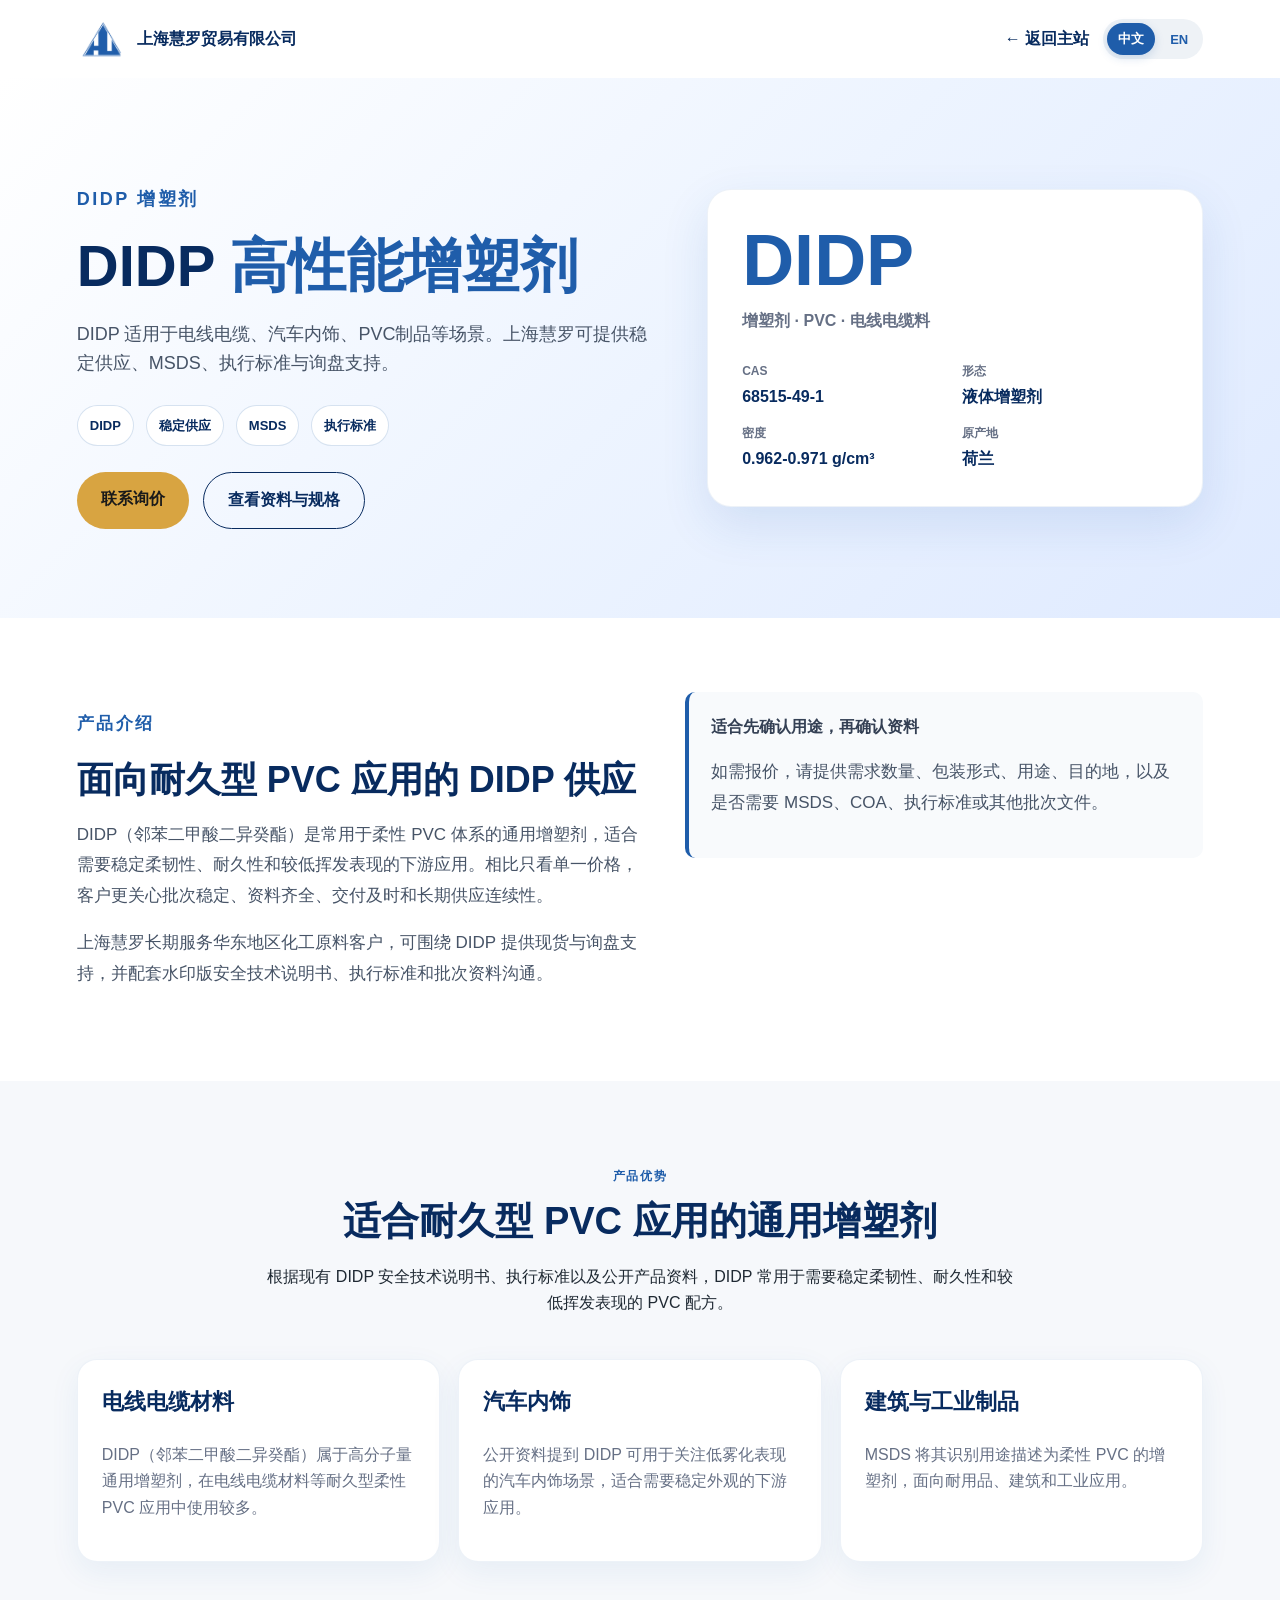
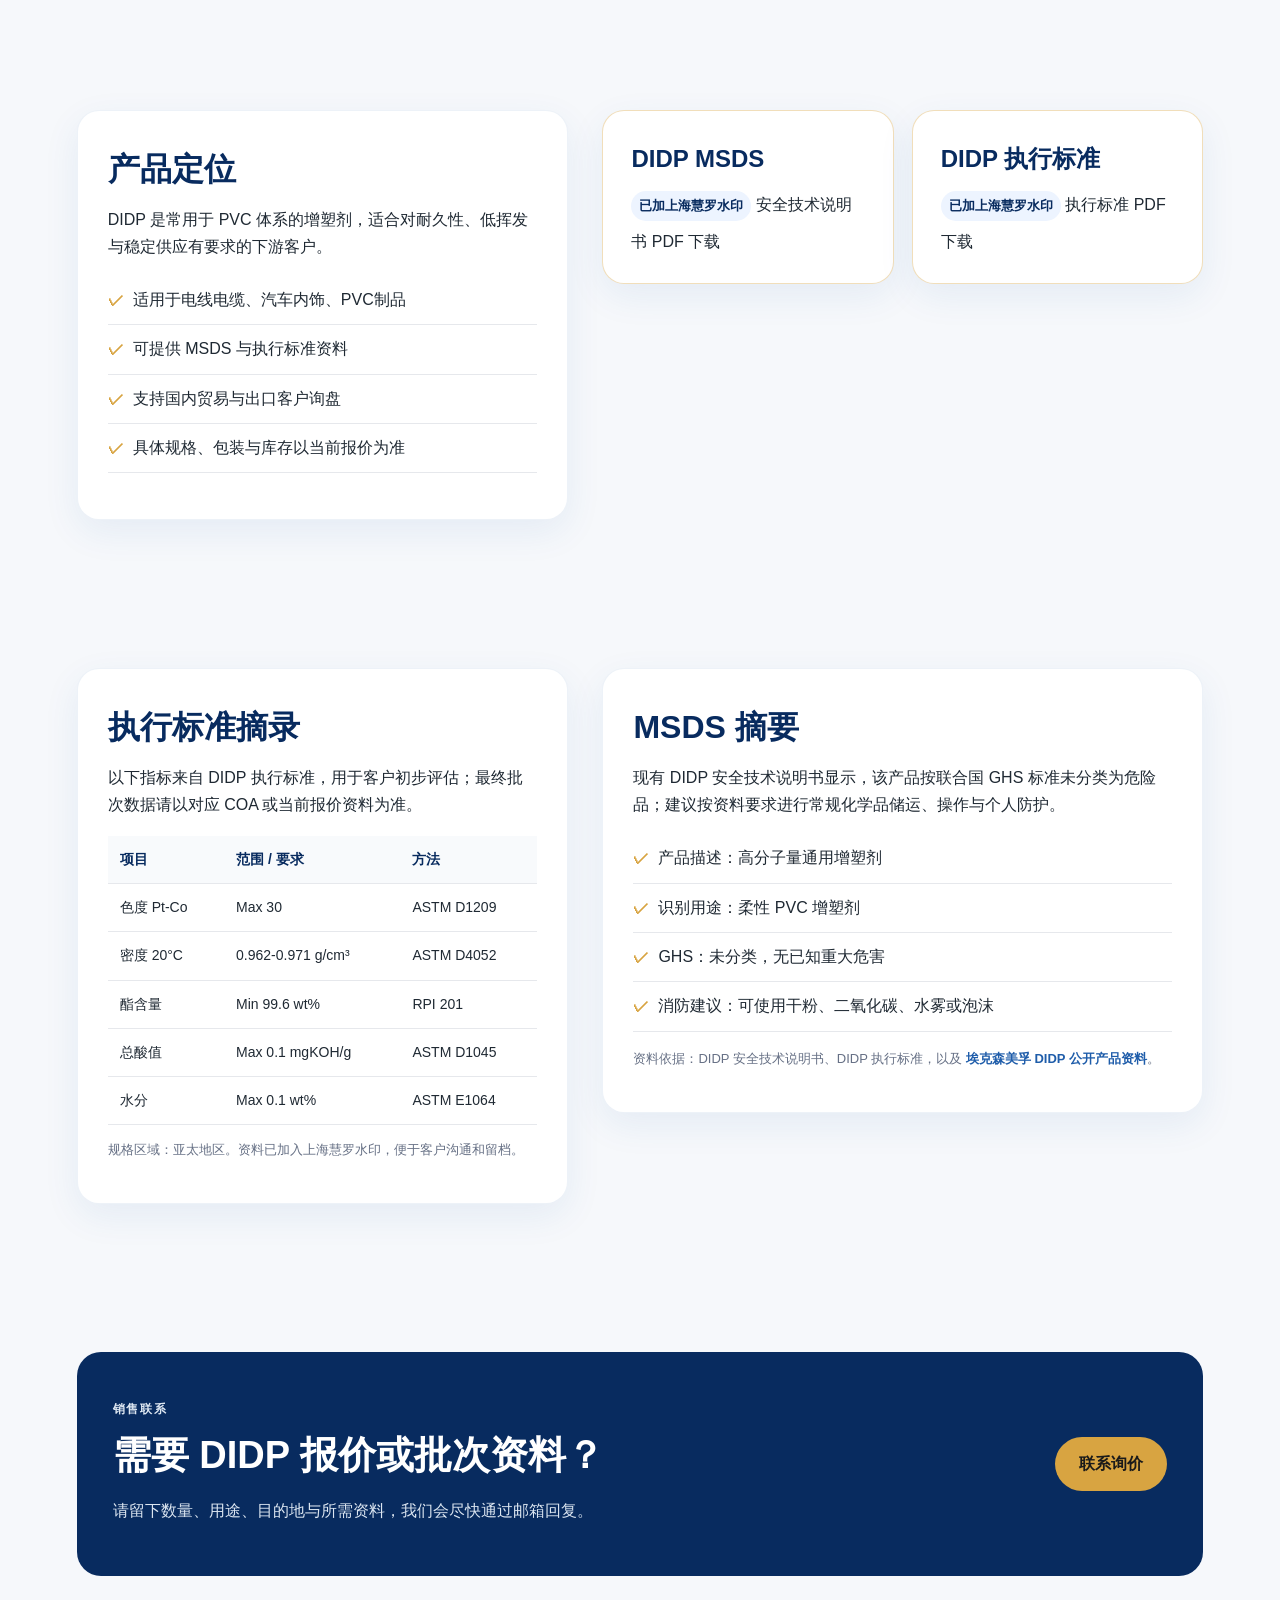
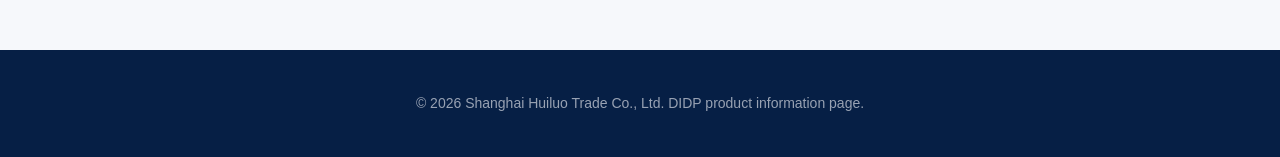
==== didp.html @ 4ed3a460 "Update Huiluo website content and mobile language switch" ====
<!DOCTYPE html>
<html lang="zh-CN">
<head>
  <meta charset="UTF-8" />
  <meta name="viewport" content="width=device-width, initial-scale=1.0" />
  <title>DIDP | 上海慧罗贸易有限公司</title>
  <meta name="description" content="上海慧罗 DIDP 产品介绍，适用于电线电缆、汽车内饰、PVC制品等应用，可下载 DIDP MSDS 与执行标准资料。" />
  <link rel="icon" href="assets/huiluo-logo.png" type="image/png" />
  <link rel="stylesheet" href="style.css" />
  <style>
    body{background:#f6f8fb}.didp-page{color:#1f2933}.didp-top{display:flex;align-items:center;justify-content:space-between;gap:22px;padding:18px 6vw;background:white;box-shadow:0 3px 18px rgba(0,0,0,.06)}.didp-brand{display:flex;align-items:center;gap:12px;font-weight:900;color:#082b5f}.didp-brand img{width:48px;height:42px;object-fit:contain}.didp-top-actions{display:flex;align-items:center;gap:14px}.didp-back{color:#082b5f;font-weight:800}.didp-hero{min-height:540px;display:grid;grid-template-columns:1.08fr .92fr;gap:48px;align-items:center;padding:72px 6vw;background:linear-gradient(135deg,#ffffff 0%,#edf4ff 52%,#dfeaff 100%)}.didp-hero h1{font-size:58px;color:#082b5f}.didp-hero h1 span{color:#1f5daa}.didp-hero p{font-size:18px;color:#475467;max-width:720px}.didp-badges{display:flex;gap:12px;flex-wrap:wrap;margin:26px 0}.didp-badges span{padding:9px 12px;border-radius:999px;background:white;border:1px solid rgba(31,93,170,.18);color:#082b5f;font-weight:800;font-size:13px}.didp-actions{display:flex;gap:14px;flex-wrap:wrap}.didp-visual{background:white;border:1px solid rgba(31,93,170,.08);border-radius:24px;padding:34px;box-shadow:0 18px 48px rgba(31,93,170,.12)}.didp-visual strong{display:block;font-size:72px;line-height:1;color:#1f5daa}.didp-visual span{display:block;margin-top:12px;color:#667085;font-weight:800}.didp-visual dl{display:grid;grid-template-columns:1fr 1fr;gap:14px;margin:28px 0 0}.didp-visual dt{font-size:12px;color:#667085;font-weight:800;text-transform:uppercase}.didp-visual dd{margin:2px 0 0;color:#082b5f;font-weight:900}.didp-section{padding:74px 6vw}.didp-grid{display:grid;grid-template-columns:.9fr 1.1fr;gap:34px;align-items:start}.didp-intro{display:grid;grid-template-columns:1.05fr .95fr;gap:36px;align-items:start;background:white}.didp-intro h2{font-size:36px;color:#082b5f}.didp-intro p{color:#475467;font-size:17px;line-height:1.8}.didp-intro-note{background:#f8fafc;border-left:4px solid #1f5daa;padding:22px;border-radius:10px;color:#344054}.didp-panel{background:white;border:1px solid rgba(31,93,170,.08);border-radius:22px;padding:30px;box-shadow:0 12px 36px rgba(31,93,170,.08)}.didp-panel h2{font-size:32px;color:#082b5f}.didp-list{padding:0;list-style:none}.didp-list li{padding:11px 0;border-bottom:1px solid #e6e8ec}.didp-list li:before{content:'✓';margin-right:9px;color:#d8a441;font-weight:900}.didp-docs{display:grid;grid-template-columns:repeat(2,minmax(0,1fr));gap:18px}.didp-doc{background:white;border:1px solid rgba(216,164,65,.36);border-radius:22px;padding:28px;box-shadow:0 12px 36px rgba(31,93,170,.08)}.didp-doc strong{display:block;font-size:24px;color:#082b5f}.didp-doc small{display:inline-flex;margin:12px 0 8px;padding:4px 8px;border-radius:999px;background:#edf4ff;color:#082b5f;font-weight:800}.didp-feature-grid{display:grid;grid-template-columns:repeat(3,1fr);gap:18px}.didp-feature{background:white;border:1px solid rgba(31,93,170,.08);border-radius:20px;padding:24px;box-shadow:0 10px 30px rgba(31,93,170,.07)}.didp-feature h3{color:#082b5f;font-size:22px}.didp-feature p{color:#667085}.didp-spec-table{width:100%;border-collapse:collapse;margin-top:18px;font-size:14px}.didp-spec-table th,.didp-spec-table td{padding:12px;border-bottom:1px solid #e6e8ec;text-align:left}.didp-spec-table th{color:#082b5f;background:#f8fafc}.didp-note{margin-top:14px;color:#667085;font-size:13px}.didp-source{color:#667085;font-size:13px}.didp-source a{color:#1f5daa;font-weight:800}.didp-quote{background:#082b5f;color:white;border-radius:24px;padding:36px;display:grid;grid-template-columns:1fr auto;gap:24px;align-items:center}.didp-quote h2{color:white}.didp-quote p{color:#dce6f1}@media(max-width:860px){.didp-top,.didp-top-actions{align-items:flex-start}.didp-top{flex-direction:column}.didp-hero,.didp-grid,.didp-intro,.didp-quote{grid-template-columns:1fr}.didp-hero h1{font-size:40px}.didp-docs,.didp-feature-grid{grid-template-columns:1fr}.didp-actions .btn,.didp-quote .btn{width:100%;text-align:center}.didp-visual dl{grid-template-columns:1fr}}
  </style>
</head>
<body class="didp-page">
  <header class="didp-top">
    <a class="didp-brand" href="index.html">
      <img src="assets/huiluo-logo.png" alt="上海慧罗 logo" />
      <span data-i18n="brand">上海慧罗贸易有限公司</span>
    </a>
    <div class="didp-top-actions">
      <a class="didp-back" href="index.html#products" data-i18n="back">← 返回主站</a>
      <div class="language-switch" aria-label="Language switcher">
        <button class="lang-btn active" type="button" data-lang="zh">中文</button>
        <button class="lang-btn" type="button" data-lang="en">EN</button>
      </div>
    </div>
  </header>

  <section class="didp-hero">
    <div>
      <p class="eyebrow dark" data-i18n="hero_eyebrow">DIDP 增塑剂</p>
      <h1 data-i18n="hero_title">DIDP <span>高性能增塑剂</span></h1>
      <p data-i18n="hero_text">DIDP 适用于电线电缆、汽车内饰、PVC制品等场景。上海慧罗可提供稳定供应、MSDS、执行标准与询盘支持。</p>
      <div class="didp-badges">
        <span>DIDP</span><span data-i18n="badge_supply">稳定供应</span><span>MSDS</span><span data-i18n="badge_spec">执行标准</span>
      </div>
      <div class="didp-actions">
        <a class="btn primary" href="index.html#contact" data-i18n="hero_quote_btn">联系询价</a>
        <a class="btn secondary" href="#didp-info" style="border-color:#082b5f;color:#082b5f" data-i18n="hero_docs_btn">查看资料与规格</a>
      </div>
    </div>
    <div class="didp-visual">
      <strong>DIDP</strong>
      <span data-i18n="visual_text">增塑剂 · PVC · 电线电缆料</span>
      <dl>
        <div><dt>CAS</dt><dd>68515-49-1</dd></div>
        <div><dt data-i18n="visual_form">形态</dt><dd data-i18n="visual_form_value">液体增塑剂</dd></div>
        <div><dt data-i18n="visual_density">密度</dt><dd>0.962-0.971 g/cm³</dd></div>
        <div><dt data-i18n="visual_region">原产地</dt><dd data-i18n="visual_region_value">荷兰</dd></div>
      </dl>
    </div>
  </section>

  <section class="didp-section didp-intro">
    <div>
      <p class="eyebrow dark" data-i18n="intro_eyebrow">产品介绍</p>
      <h2 data-i18n="intro_title">面向耐久型 PVC 应用的 DIDP 供应</h2>
      <p data-i18n="intro_text_1">DIDP（邻苯二甲酸二异癸酯）是常用于柔性 PVC 体系的通用增塑剂，适合需要稳定柔韧性、耐久性和较低挥发表现的下游应用。相比只看单一价格，客户更关心批次稳定、资料齐全、交付及时和长期供应连续性。</p>
      <p data-i18n="intro_text_2">上海慧罗长期服务华东地区化工原料客户，可围绕 DIDP 提供现货与询盘支持，并配套水印版安全技术说明书、执行标准和批次资料沟通。</p>
    </div>
    <div class="didp-intro-note">
      <strong data-i18n="intro_note_title">适合先确认用途，再确认资料</strong>
      <p data-i18n="intro_note_text">如需报价，请提供需求数量、包装形式、用途、目的地，以及是否需要 MSDS、COA、执行标准或其他批次文件。</p>
    </div>
  </section>

  <section class="didp-section">
    <div class="section-title">
      <p class="eyebrow dark" data-i18n="features_eyebrow">产品优势</p>
      <h2 data-i18n="features_title">适合耐久型 PVC 应用的通用增塑剂</h2>
      <p data-i18n="features_text">根据现有 DIDP MSDS、执行标准以及公开产品资料，DIDP 常用于需要稳定柔韧性、耐久性和较低挥发表现的 PVC 配方。</p>
    </div>
    <div class="didp-feature-grid">
      <article class="didp-feature">
        <h3 data-i18n="feature_1_title">电线电缆材料</h3>
        <p data-i18n="feature_1_text">DIDP（邻苯二甲酸二异癸酯）属于高分子量通用增塑剂，在电线电缆材料等耐久型柔性 PVC 应用中使用较多。</p>
      </article>
      <article class="didp-feature">
        <h3 data-i18n="feature_2_title">汽车内饰</h3>
        <p data-i18n="feature_2_text">公开资料提到 DIDP 可用于关注低雾化表现的汽车内饰场景，适合需要稳定外观的下游应用。</p>
      </article>
      <article class="didp-feature">
        <h3 data-i18n="feature_3_title">建筑与工业制品</h3>
        <p data-i18n="feature_3_text">MSDS 将其识别用途描述为柔性 PVC 的增塑剂，面向耐用品、建筑和工业应用。</p>
      </article>
    </div>
  </section>

  <section class="didp-section didp-grid" id="didp-info">
    <div class="didp-panel">
      <h2 data-i18n="position_title">产品定位</h2>
      <p data-i18n="position_text">DIDP 是常用于 PVC 体系的增塑剂，适合对耐久性、低挥发与稳定供应有要求的下游客户。</p>
      <ul class="didp-list">
        <li data-i18n="point_1">适用于电线电缆、汽车内饰、PVC制品</li>
        <li data-i18n="point_2">可提供 MSDS 与执行标准资料</li>
        <li data-i18n="point_3">支持国内贸易与出口客户询盘</li>
        <li data-i18n="point_4">具体规格、包装与库存以当前报价为准</li>
      </ul>
    </div>
    <div class="didp-docs">
      <a class="didp-doc" href="DIDP-MSDS-Huiluo.pdf" download>
        <strong>DIDP MSDS</strong>
        <small data-i18n="watermark">已加上海慧罗水印</small>
        <span data-i18n="msds_text">安全技术说明书 PDF 下载</span>
      </a>
      <a class="didp-doc" href="DIDP-sales-spec-Huiluo.pdf" download>
        <strong data-i18n="spec_title">DIDP 执行标准</strong>
        <small data-i18n="watermark">已加上海慧罗水印</small>
        <span data-i18n="spec_text">执行标准 PDF 下载</span>
      </a>
    </div>
  </section>

  <section class="didp-section didp-grid">
    <div class="didp-panel">
      <h2 data-i18n="specs_title">执行标准摘录</h2>
      <p data-i18n="specs_text">以下指标来自 DIDP 执行标准，用于客户初步评估；最终批次数据请以对应 COA 或当前报价资料为准。</p>
      <table class="didp-spec-table">
        <thead><tr><th data-i18n="spec_col_item">项目</th><th data-i18n="spec_col_range">范围 / 要求</th><th data-i18n="spec_col_method">方法</th></tr></thead>
        <tbody>
          <tr><td data-i18n="spec_color">色度 Pt-Co</td><td>Max 30</td><td>ASTM D1209</td></tr>
          <tr><td data-i18n="spec_density">密度 20°C</td><td>0.962-0.971 g/cm³</td><td>ASTM D4052</td></tr>
          <tr><td data-i18n="spec_ester">酯含量</td><td>Min 99.6 wt%</td><td>RPI 201</td></tr>
          <tr><td data-i18n="spec_acid">总酸值</td><td>Max 0.1 mgKOH/g</td><td>ASTM D1045</td></tr>
          <tr><td data-i18n="spec_water">水分</td><td>Max 0.1 wt%</td><td>ASTM E1064</td></tr>
        </tbody>
      </table>
      <p class="didp-note" data-i18n="spec_note">规格区域：亚太地区。资料已加入上海慧罗水印，便于客户沟通和留档。</p>
    </div>
    <div class="didp-panel">
      <h2 data-i18n="safety_title">MSDS 摘要</h2>
      <p data-i18n="safety_text">现有 DIDP MSDS 显示，该产品按 UN GHS 标准未分类为危险品；建议按资料要求进行常规化学品储运、操作与个人防护。</p>
      <ul class="didp-list">
        <li data-i18n="safety_1">产品描述：高分子量通用增塑剂</li>
        <li data-i18n="safety_2">识别用途：柔性 PVC 增塑剂</li>
        <li data-i18n="safety_3">GHS：未分类，无已知重大危害</li>
        <li data-i18n="safety_4">消防建议：可使用干粉、二氧化碳、水雾或泡沫</li>
      </ul>
      <p class="didp-source" data-i18n="source_text">资料依据：DIDP 安全技术说明书、DIDP 执行标准，以及 <a href="https://www.exxonmobilchemical.com/en/products/plasticizers/didp-plasticizers" target="_blank" rel="noopener">埃克森美孚 DIDP 公开产品资料</a>。</p>
    </div>
  </section>

  <section class="didp-section">
    <div class="didp-quote">
      <div>
        <p class="eyebrow" data-i18n="quote_eyebrow">销售联系</p>
        <h2 data-i18n="quote_title">需要 DIDP 报价或批次资料？</h2>
        <p data-i18n="quote_text">请留下数量、用途、目的地与所需资料，我们会尽快通过邮箱回复。</p>
      </div>
      <a class="btn primary" href="index.html#contact" data-i18n="quote_btn">联系询价</a>
    </div>
  </section>

  <footer><p>© 2026 Shanghai Huiluo Trade Co., Ltd. DIDP product information page.</p></footer>

  <script>
    const translations = {
      zh: {
        brand:'上海慧罗贸易有限公司', back:'← 返回主站', hero_eyebrow:'DIDP 增塑剂', hero_title:'DIDP <span>高性能增塑剂</span>', hero_text:'DIDP 适用于电线电缆、汽车内饰、PVC制品等场景。上海慧罗可提供稳定供应、MSDS、执行标准与询盘支持。', badge_supply:'稳定供应', badge_spec:'执行标准', hero_quote_btn:'联系询价', hero_docs_btn:'查看资料与规格', download_msds:'下载 DIDP 安全技术说明书', download_spec:'下载执行标准', visual_text:'增塑剂 · PVC · 电线电缆料', visual_form:'形态', visual_form_value:'液体增塑剂', visual_density:'密度', visual_region:'原产地', visual_region_value:'荷兰', intro_eyebrow:'产品介绍', intro_title:'面向耐久型 PVC 应用的 DIDP 供应', intro_text_1:'DIDP（邻苯二甲酸二异癸酯）是常用于柔性 PVC 体系的通用增塑剂，适合需要稳定柔韧性、耐久性和较低挥发表现的下游应用。相比只看单一价格，客户更关心批次稳定、资料齐全、交付及时和长期供应连续性。', intro_text_2:'上海慧罗长期服务华东地区化工原料客户，可围绕 DIDP 提供现货与询盘支持，并配套水印版安全技术说明书、执行标准和批次资料沟通。', intro_note_title:'适合先确认用途，再确认资料', intro_note_text:'如需报价，请提供需求数量、包装形式、用途、目的地，以及是否需要 MSDS、COA、执行标准或其他批次文件。', position_title:'产品定位', position_text:'DIDP 是常用于 PVC 体系的增塑剂，适合对耐久性、低挥发与稳定供应有要求的下游客户。', point_1:'适用于电线电缆、汽车内饰、PVC制品', point_2:'可提供 MSDS 与执行标准资料', point_3:'支持国内贸易与出口客户询盘', point_4:'具体规格、包装与库存以当前报价为准', watermark:'已加上海慧罗水印', msds_text:'安全技术说明书 PDF 下载', spec_title:'DIDP 执行标准', spec_text:'执行标准 PDF 下载', features_eyebrow:'产品优势', features_title:'适合耐久型 PVC 应用的通用增塑剂', features_text:'根据现有 DIDP 安全技术说明书、执行标准以及公开产品资料，DIDP 常用于需要稳定柔韧性、耐久性和较低挥发表现的 PVC 配方。', feature_1_title:'电线电缆材料', feature_1_text:'DIDP（邻苯二甲酸二异癸酯）属于高分子量通用增塑剂，在电线电缆材料等耐久型柔性 PVC 应用中使用较多。', feature_2_title:'汽车内饰', feature_2_text:'公开资料提到 DIDP 可用于关注低雾化表现的汽车内饰场景，适合需要稳定外观的下游应用。', feature_3_title:'建筑与工业制品', feature_3_text:'MSDS 将其识别用途描述为柔性 PVC 的增塑剂，面向耐用品、建筑和工业应用。', specs_title:'执行标准摘录', specs_text:'以下指标来自 DIDP 执行标准，用于客户初步评估；最终批次数据请以对应 COA 或当前报价资料为准。', spec_col_item:'项目', spec_col_range:'范围 / 要求', spec_col_method:'方法', spec_color:'色度 Pt-Co', spec_density:'密度 20°C', spec_ester:'酯含量', spec_acid:'总酸值', spec_water:'水分', spec_note:'规格区域：亚太地区。资料已加入上海慧罗水印，便于客户沟通和留档。', safety_title:'MSDS 摘要', safety_text:'现有 DIDP 安全技术说明书显示，该产品按联合国 GHS 标准未分类为危险品；建议按资料要求进行常规化学品储运、操作与个人防护。', safety_1:'产品描述：高分子量通用增塑剂', safety_2:'识别用途：柔性 PVC 增塑剂', safety_3:'GHS：未分类，无已知重大危害', safety_4:'消防建议：可使用干粉、二氧化碳、水雾或泡沫', source_text:'资料依据：DIDP 安全技术说明书、DIDP 执行标准，以及 <a href="https://www.exxonmobilchemical.com/en/products/plasticizers/didp-plasticizers" target="_blank" rel="noopener">埃克森美孚 DIDP 公开产品资料</a>。', quote_eyebrow:'销售联系', quote_title:'需要 DIDP 报价或批次资料？', quote_text:'请留下数量、用途、目的地与所需资料，我们会尽快通过邮箱回复。', quote_btn:'联系询价'
      },
      en: {
        brand:'Shanghai Huiluo Trade Co., Ltd.', back:'← Back to Main Site', hero_eyebrow:'DIDP Plasticizer', hero_title:'DIDP <span>High-Performance Plasticizer</span>', hero_text:'DIDP is used for cable compounds, automotive interiors, PVC products and related applications. Shanghai Huiluo provides stable supply, MSDS, sales specification and inquiry support.', badge_supply:'Stable Supply', badge_spec:'Sales Specification', hero_quote_btn:'Contact Sales', hero_docs_btn:'View Documents & Specs', download_msds:'Download DIDP MSDS', download_spec:'Download Sales Specification', visual_text:'Plasticizer / PVC / Cable Compounds', visual_form:'Form', visual_form_value:'Liquid plasticizer', visual_density:'Density', visual_region:'Origin', visual_region_value:'Netherlands', intro_eyebrow:'Product Overview', intro_title:'DIDP supply for durable PVC applications', intro_text_1:'DIDP (diisodecyl phthalate) is a general-purpose plasticizer used in flexible PVC systems where stable flexibility, durability and lower volatility performance are important. Beyond price, downstream customers usually care about batch stability, complete documents, timely delivery and continuous long-term supply.', intro_text_2:'Shanghai Huiluo serves chemical raw material customers in East China and can support DIDP spot supply and inquiries, with watermarked MSDS, sales specification and batch document communication available when needed.', intro_note_title:'Confirm application first, then documents', intro_note_text:'For quotation, please provide quantity, packaging preference, application, destination, and whether MSDS, COA, sales specification or other batch documents are required.', position_title:'Product Positioning', position_text:'DIDP is a plasticizer used in PVC systems for downstream customers who need durability, lower volatility and stable supply.', point_1:'For cable compounds, automotive interiors and PVC products', point_2:'MSDS and sales specification documents available', point_3:'Domestic trade and export inquiry support', point_4:'Final specifications, packaging and inventory are subject to quotation', watermark:'Shanghai Huiluo watermarked', msds_text:'Safety Data Sheet PDF Download', spec_title:'DIDP Sales Specification', spec_text:'Sales Specification PDF Download', features_eyebrow:'Why DIDP', features_title:'General-purpose plasticizer for durable PVC applications', features_text:'Based on the available DIDP MSDS, sales specification and public product information, DIDP is commonly positioned for PVC formulations that need stable flexibility, durability and lower volatility performance.', feature_1_title:'Wire & Cable Compounds', feature_1_text:'DIDP (diisodecyl phthalate) is a high-molecular-weight general-purpose plasticizer used in durable flexible PVC applications such as wire and cable compounds.', feature_2_title:'Automotive Interior', feature_2_text:'Public product information references DIDP for applications requiring low fogging performance, including automotive interior materials.', feature_3_title:'Construction & Industrial Goods', feature_3_text:'The MSDS identifies DIDP as a plasticizer for flexible PVC used in durable goods, construction and industrial applications.', specs_title:'Sales Specification Highlights', specs_text:'The following values are taken from the DIDP Sales Specification for preliminary review. Final batch data should follow the relevant COA or current quotation documents.', spec_col_item:'Item', spec_col_range:'Range / Requirement', spec_col_method:'Method', spec_color:'Color, Pt-Co', spec_density:'Density, 20°C', spec_ester:'Ester Content', spec_acid:'Total Acid Number', spec_water:'Water Content', spec_note:'Specification region: Asia Pacific. Documents include a Shanghai Huiluo watermark for customer communication and record keeping.', safety_title:'MSDS Summary', safety_text:'The available DIDP MSDS states that the product is not classified as hazardous under UN GHS criteria. Standard chemical handling, storage and PPE practices should follow the document.', safety_1:'Product description: high molecular weight general purpose plasticizer', safety_2:'Identified use: plasticizer for flexible PVC', safety_3:'GHS: not classified, no known significant hazards', safety_4:'Fire-fighting media: dry chemical, CO2, water spray or foam', source_text:'Sources: DIDP MSDS, DIDP Sales Specification, and <a href="https://www.exxonmobilchemical.com/en/products/plasticizers/didp-plasticizers" target="_blank" rel="noopener">ExxonMobil DIDP product information</a>.', quote_eyebrow:'Contact Sales', quote_title:'Need DIDP quotation or batch documents?', quote_text:'Please leave quantity, application, destination and required documents. We will reply by email as soon as possible.', quote_btn:'Contact Sales'
      }
    };

    function setLanguage(lang) {
      const dict = translations[lang] || translations.zh;
      document.documentElement.lang = lang === 'zh' ? 'zh-CN' : 'en';
      document.querySelectorAll('[data-i18n]').forEach(el => {
        const key = el.getAttribute('data-i18n');
        if (dict[key]) el.innerHTML = dict[key];
      });
      document.querySelectorAll('.lang-btn').forEach(btn => btn.classList.toggle('active', btn.dataset.lang === lang));
      localStorage.setItem('shhl_language', lang);
    }
    document.querySelectorAll('.lang-btn').forEach(btn => btn.addEventListener('click', () => setLanguage(btn.dataset.lang)));
    setLanguage(localStorage.getItem('shhl_language') || 'zh');
  </script>
</body>
</html>
---- style.css ----
:root{--blue:#1f5daa;--deep:#082b5f;--gold:#d8a441;--gray:#f4f6f8;--text:#1f2933;--muted:#667085}*{box-sizing:border-box}body{margin:0;font-family:-apple-system,BlinkMacSystemFont,"Segoe UI","Noto Sans SC",Arial,sans-serif;color:var(--text);line-height:1.65;background:white}a{text-decoration:none;color:inherit}.navbar{height:78px;display:flex;align-items:center;justify-content:space-between;padding:0 6vw;background:white;position:sticky;top:0;z-index:10;box-shadow:0 3px 18px rgba(0,0,0,.06)}.brand{display:flex;align-items:center;gap:14px}.brand strong{display:block;font-size:18px}.brand span{display:block;font-size:12px;color:var(--muted)}.logo-mark{width:54px;height:46px;display:grid;place-items:center;flex:0 0 auto}.logo-mark img{display:block;width:100%;height:100%;object-fit:contain}nav{display:flex;gap:28px;align-items:center;font-size:15px}.nav-cta{padding:10px 18px;background:var(--blue);color:white;border-radius:999px}.hero{min-height:680px;position:relative;background:linear-gradient(120deg,rgba(8,43,95,.92),rgba(31,93,170,.76)),url('https://images.unsplash.com/photo-1538428494232-9c0d8a3ab403?auto=format&fit=crop&w=1800&q=80') center/cover;display:flex;align-items:center;padding:80px 6vw;color:white}.hero-content{max-width:900px;position:relative;z-index:1}.eyebrow{text-transform:uppercase;letter-spacing:.14em;font-size:12px;color:var(--gold);font-weight:700}.eyebrow.dark{color:var(--blue)}h1{font-size:58px;line-height:1.15;margin:15px 0 20px}h1 span{color:#f1c46a}h2{font-size:38px;line-height:1.25;margin:8px 0 18px}h3{margin-top:0}.hero-text{font-size:19px;max-width:760px;color:#e8eef5}.hero-actions{display:flex;gap:16px;margin-top:34px}.btn{padding:14px 24px;border-radius:999px;font-weight:700}.primary{background:var(--gold);color:#1a1a1a}.secondary{border:1px solid rgba(255,255,255,.45);color:white}.trust-row{display:flex;gap:14px;flex-wrap:wrap;margin-top:38px}.trust-row span{background:rgba(255,255,255,.12);border:1px solid rgba(255,255,255,.18);padding:10px 14px;border-radius:12px}.section{padding:90px 6vw}.intro{display:grid;grid-template-columns:1.2fr .8fr;gap:60px;align-items:center}.stats-grid{display:grid;grid-template-columns:repeat(3,1fr);gap:14px}.stats-grid div{background:var(--gray);border-radius:20px;padding:26px;text-align:center}.stats-grid strong{display:block;font-size:36px;color:var(--blue)}.stats-grid span{font-size:13px;color:var(--muted)}.gray{background:var(--gray)}.section-title{text-align:center;max-width:760px;margin:0 auto 42px}.product-grid,.article-grid{display:grid;grid-template-columns:repeat(3,1fr);gap:22px}.product-grid article,.article-grid article{background:white;border-radius:22px;padding:28px;box-shadow:0 12px 36px rgba(31,93,170,.08);transition:.25s}.product-grid article:hover{transform:translateY(-5px)}.product-grid h3{font-size:26px;color:var(--blue)}.product-grid p,.article-grid p{color:var(--muted)}.product-grid a{color:var(--gold);font-weight:700}.split{display:grid;grid-template-columns:1fr 1fr;gap:60px;align-items:center}.check-list{padding:0;list-style:none}.check-list li{padding:12px 0;border-bottom:1px solid #e5e7eb}.check-list li:before{content:'✓';color:var(--gold);font-weight:900;margin-right:10px}.application-card{background:var(--blue);color:white;border-radius:28px;padding:44px;min-height:280px;display:flex;flex-direction:column;justify-content:center}.application-card p{color:#dce6f1}.doc-layout{display:grid;grid-template-columns:.8fr 1.2fr;gap:40px;align-items:center}.doc-layout img{width:100%;max-height:520px;object-fit:contain;background:white;border-radius:20px;padding:14px;box-shadow:0 12px 36px rgba(0,0,0,.08)}.doc-cards{display:grid;grid-template-columns:repeat(3,1fr);gap:18px}.doc-cards div{background:white;border-radius:22px;padding:30px;text-align:center}.doc-cards strong{display:block;font-size:30px;color:var(--blue)}.doc-cards span{color:var(--muted)}.knowledge{background:white}.contact{background:var(--deep);color:white;display:grid;grid-template-columns:1fr 1fr;gap:60px}.contact p{color:#dce6f1}.contact-info{margin-top:30px}.quote-form{background:white;border-radius:28px;padding:30px;display:grid;gap:14px}.quote-form input,.quote-form textarea{width:100%;padding:14px 16px;border:1px solid #d0d5dd;border-radius:12px;font:inherit}.quote-form textarea{min-height:120px}.quote-form button{border:0;background:var(--gold);padding:15px;border-radius:12px;font-weight:800;cursor:pointer}footer{background:#061f45;color:#98a2b3;text-align:center;padding:28px 6vw;font-size:14px}@media(max-width:860px){.navbar{height:auto;padding:16px 5vw;align-items:flex-start}.brand strong{font-size:15px}.logo-mark{width:50px;height:42px}nav{display:none}.hero{min-height:620px;padding:70px 5vw}h1{font-size:38px}h2{font-size:30px}.intro,.split,.doc-layout,.contact{grid-template-columns:1fr}.product-grid,.article-grid,.stats-grid,.doc-cards{grid-template-columns:1fr}.hero-actions{flex-direction:column}.btn{text-align:center}}
.language-switch{display:flex;align-items:center;gap:4px;background:#eef2f6;border-radius:999px;padding:4px}.lang-btn{border:0;background:transparent;color:var(--blue);padding:7px 11px;border-radius:999px;font-weight:800;cursor:pointer;font-size:13px}.lang-btn.active{background:var(--blue);color:white;box-shadow:0 3px 10px rgba(31,93,170,.18)}
@media(max-width:860px){.language-switch{display:none}}

.doc-cards{grid-template-columns:repeat(auto-fit,minmax(190px,1fr))}


/* Unified document and license section overrides */
.doc-layout{grid-template-columns:minmax(280px,.85fr) minmax(0,1.15fr);align-items:stretch}
.license-panel{background:white;border:1px solid rgba(31,93,170,.08);border-radius:22px;padding:14px;box-shadow:0 12px 36px rgba(31,93,170,.08);height:100%}
.license-panel img{box-shadow:none;padding:0;border-radius:14px;max-height:420px}
.license-caption{padding:16px 8px 4px}
.license-caption strong{display:block;color:var(--blue);font-size:22px;line-height:1.25}
.license-caption span{display:block;color:var(--muted);font-size:14px;line-height:1.7;margin-top:6px}
.doc-cards{grid-template-columns:repeat(auto-fit,minmax(190px,1fr));align-items:stretch}
.doc-card,.doc-cards div{background:white;border:1px solid rgba(216,164,65,.36);border-radius:22px;padding:28px 22px;text-align:center;display:flex;min-height:168px;flex-direction:column;justify-content:center;box-shadow:0 12px 36px rgba(31,93,170,.08);transition:.25s}
.doc-card strong,.doc-cards div strong{display:block;font-size:26px;color:var(--blue);line-height:1.2}
.doc-card span,.doc-cards div span{color:var(--muted);margin-top:10px;font-size:14px;line-height:1.55}
.doc-card.primary-doc:hover{transform:translateY(-4px);border-color:var(--gold);box-shadow:0 16px 40px rgba(31,93,170,.14)}
@media(max-width:860px){.license-panel img{max-height:360px}.doc-card,.doc-cards div{min-height:132px}.doc-card strong,.doc-cards div strong{font-size:24px}}


/* GL-300 product highlight */
.gl300-product-card{position:relative;overflow:hidden;border:1px solid rgba(216,164,65,.45);background:linear-gradient(180deg,#fff 0%,#fffaf0 100%)}
.gl300-product-card:before{content:"";position:absolute;inset:0 0 auto 0;height:5px;background:linear-gradient(90deg,#8a1538,#d8a441,#6c7d18)}
.gl300-chip{display:inline-flex;align-items:center;width:max-content;padding:6px 10px;margin-bottom:14px;border-radius:999px;background:#8a1538;color:#fff;font-size:12px;font-weight:800;letter-spacing:.03em}
.product-grid .gl300-product-card h3{color:#8a1538}
.product-grid .gl300-product-card .gl300-link{display:block;color:#8a1538;margin-bottom:8px;font-weight:800}
.product-grid .gl300-product-card .gl300-link:hover{color:#d8a441}


/* Main hero product line */
.hero-product-line{display:inline-flex;align-items:center;gap:18px;white-space:nowrap;font-size:clamp(42px,4.8vw,70px);line-height:1.05;color:#f1c46a;letter-spacing:0;font-weight:900}
.hero-product-line em{font-style:normal;color:#d8a441;opacity:.9;font-weight:700}
@media(max-width:980px){.hero-product-line{gap:12px;font-size:clamp(34px,7vw,50px)}}
@media(max-width:640px){.hero-product-line{display:flex;flex-wrap:wrap;white-space:normal;gap:8px 12px;font-size:34px}.hero-product-line em{opacity:.65}}


.hero-more-products{display:inline-flex;width:max-content;margin-top:14px;padding:8px 12px;border:1px solid rgba(255,255,255,.28);border-radius:999px;color:#e8eef5;background:rgba(255,255,255,.08);font-size:14px;font-weight:800;letter-spacing:0;transition:.2s}
.hero-more-products:hover{border-color:rgba(241,196,106,.75);color:#f1c46a;background:rgba(216,164,65,.12)}
h1 .hero-more-products{vertical-align:middle}
@media(max-width:640px){.hero-more-products{margin-top:10px;font-size:13px}}


/* Brighter hero more-products CTA override */
.hero-more-products{margin-top:18px;padding:12px 18px;border:0;border-radius:999px;background:#f1c46a;color:#082b5f;box-shadow:0 12px 26px rgba(216,164,65,.28);font-size:15px;font-weight:900}
.hero-more-products:hover{background:#ffd77b;color:#082b5f;transform:translateY(-2px);box-shadow:0 16px 34px rgba(216,164,65,.34)}
@media(max-width:640px){.hero-more-products{padding:11px 16px;font-size:14px}}

.profile-list{padding:0;margin:24px 0 0;list-style:none}.profile-list li{padding:12px 0;border-bottom:1px solid #e5e7eb;color:var(--muted)}.profile-list li:before{content:'✓';color:var(--gold);font-weight:900;margin-right:10px}.profile-side{display:grid;gap:18px}.profile-image-card{display:block;background:white;border:1px solid rgba(31,93,170,.08);border-radius:22px;padding:14px;box-shadow:0 12px 36px rgba(31,93,170,.08);transition:.25s}.profile-image-card:hover{transform:translateY(-4px);box-shadow:0 16px 42px rgba(31,93,170,.13)}.profile-image-card img{width:100%;max-height:460px;object-fit:contain;display:block;background:#fff;border-radius:14px}.profile-image-card span{display:block;padding:12px 4px 2px;color:var(--blue);font-weight:800;text-align:center;font-size:14px}
.profile-image-note{margin:0;color:var(--muted);font-size:13px;line-height:1.55;text-align:center}.main-product-grid{margin-bottom:34px}.product-badge{display:inline-flex;width:max-content;margin-bottom:12px;padding:5px 9px;border-radius:999px;background:rgba(31,93,170,.08);color:var(--blue);font-size:12px;font-weight:800}.secondary-products{margin-top:32px;padding-top:32px;border-top:1px solid #dbe1e8}.secondary-products-title{max-width:760px;margin:0 auto 24px;text-align:center}.secondary-products-title h3{font-size:30px;color:var(--blue);margin-bottom:8px}.secondary-products-title p{color:var(--muted)}.secondary-product-grid article{box-shadow:0 8px 24px rgba(31,93,170,.06);opacity:.92}.secondary-product-grid h3{font-size:23px}.doc-card small{display:inline-flex;align-self:center;margin-top:10px;padding:4px 8px;border-radius:999px;background:#edf4ff;color:var(--blue);font-size:12px;font-weight:800}.form-note{margin:0;color:#667085!important;font-size:13px;text-align:center}

@media(max-width:860px){.profile-image-card img{max-height:380px}.secondary-products{margin-top:22px;padding-top:24px}.secondary-products-title h3{font-size:26px}.form-note{text-align:left}}

/* Restrained brand color refinements */
.stats-grid strong,
.section-title h2,
.product-grid h3,
.secondary-products-title h3,
.license-caption strong,
.doc-card strong,
.doc-cards div strong{color:#082b5f}
.license-caption span{color:#344054}
.product-badge{background:rgba(8,43,95,.08);color:#082b5f}
.product-detail-link{display:block;color:#1f5daa!important;margin-bottom:8px;font-weight:800}
.product-detail-link:hover{color:#082b5f!important}
.doc-card small{background:#eef2f6;color:#082b5f}
.product-grid .gl300-product-card h3{color:#8a1538}

/* Mobile language switch */
@media(max-width:860px){
  .navbar{align-items:center;gap:12px}
  .brand{min-width:0}
  .brand>div:last-child{min-width:0}
  .brand strong,.brand span{white-space:normal;line-height:1.25}
  .navbar nav{display:flex;flex:0 0 auto;gap:0}
  .navbar nav>a{display:none}
  .language-switch{display:flex}
  .didp-top-actions{width:100%;flex-direction:row;align-items:center;justify-content:space-between}
}
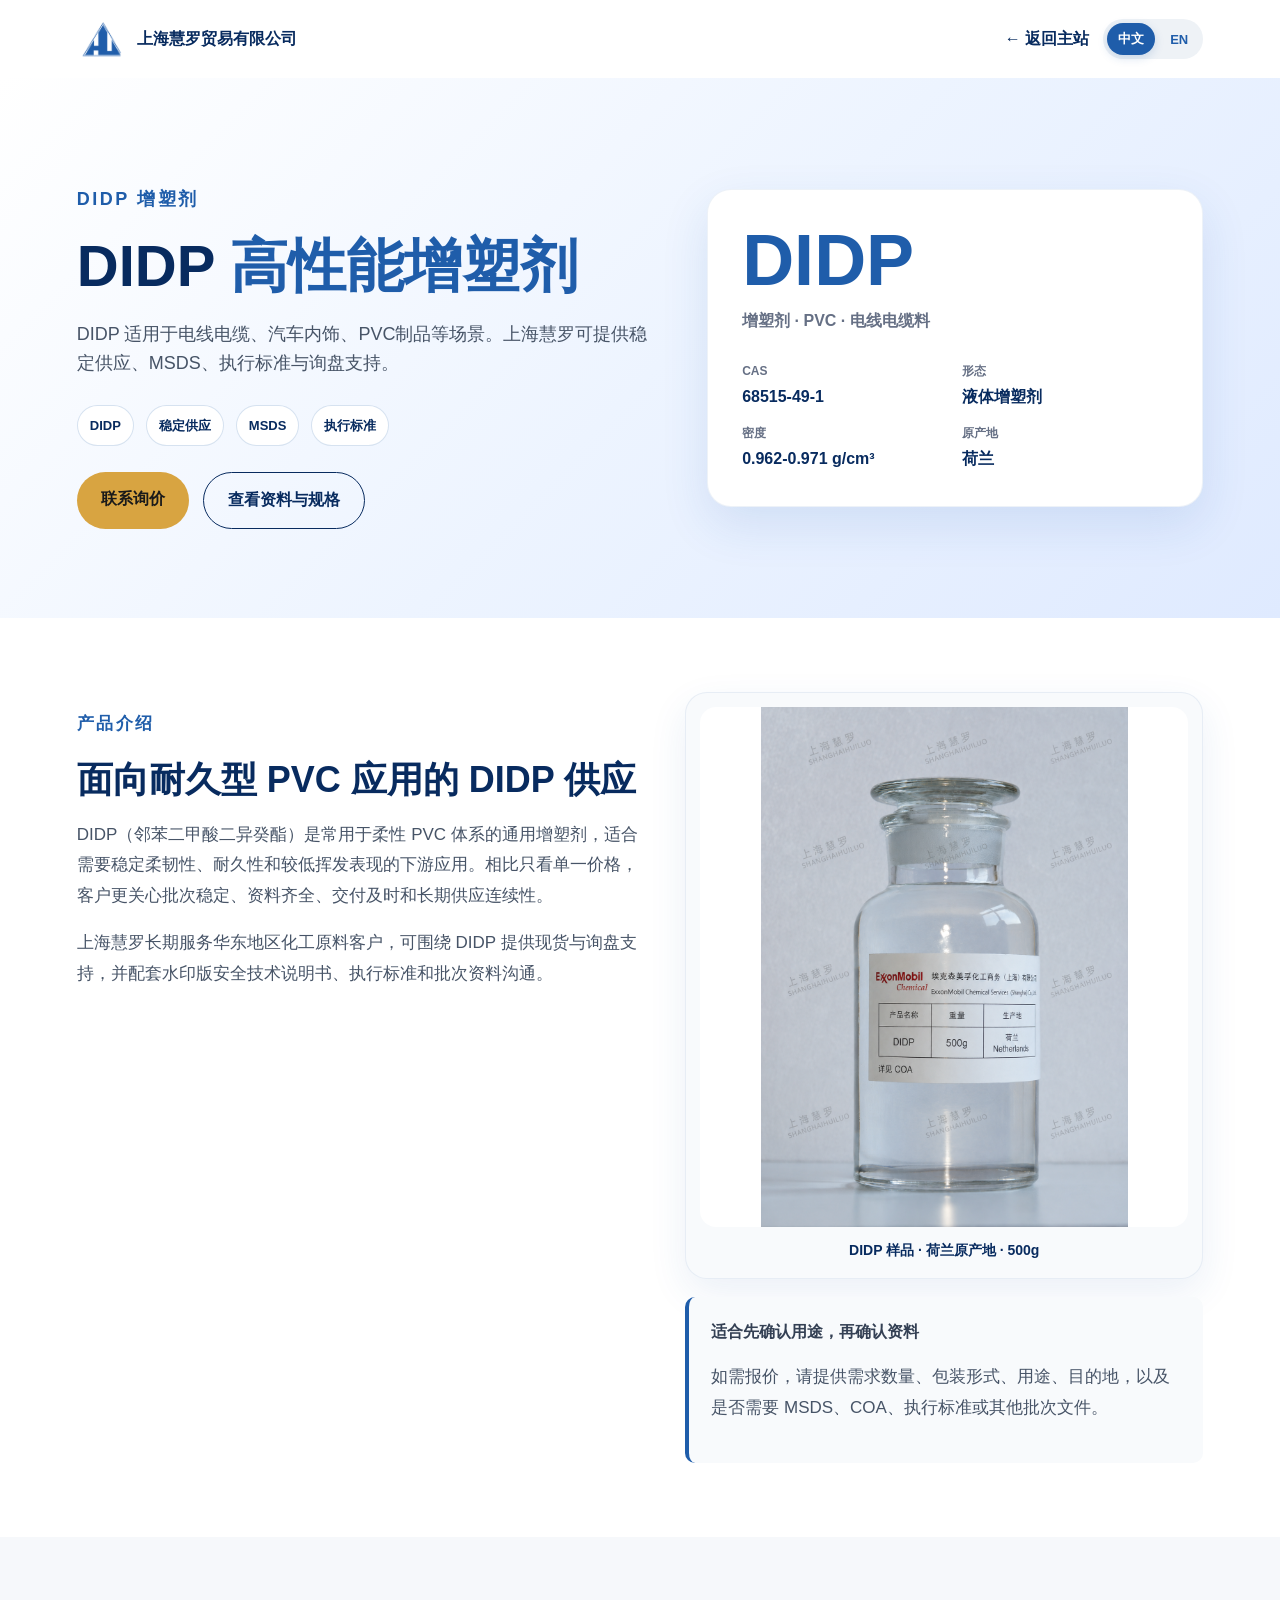
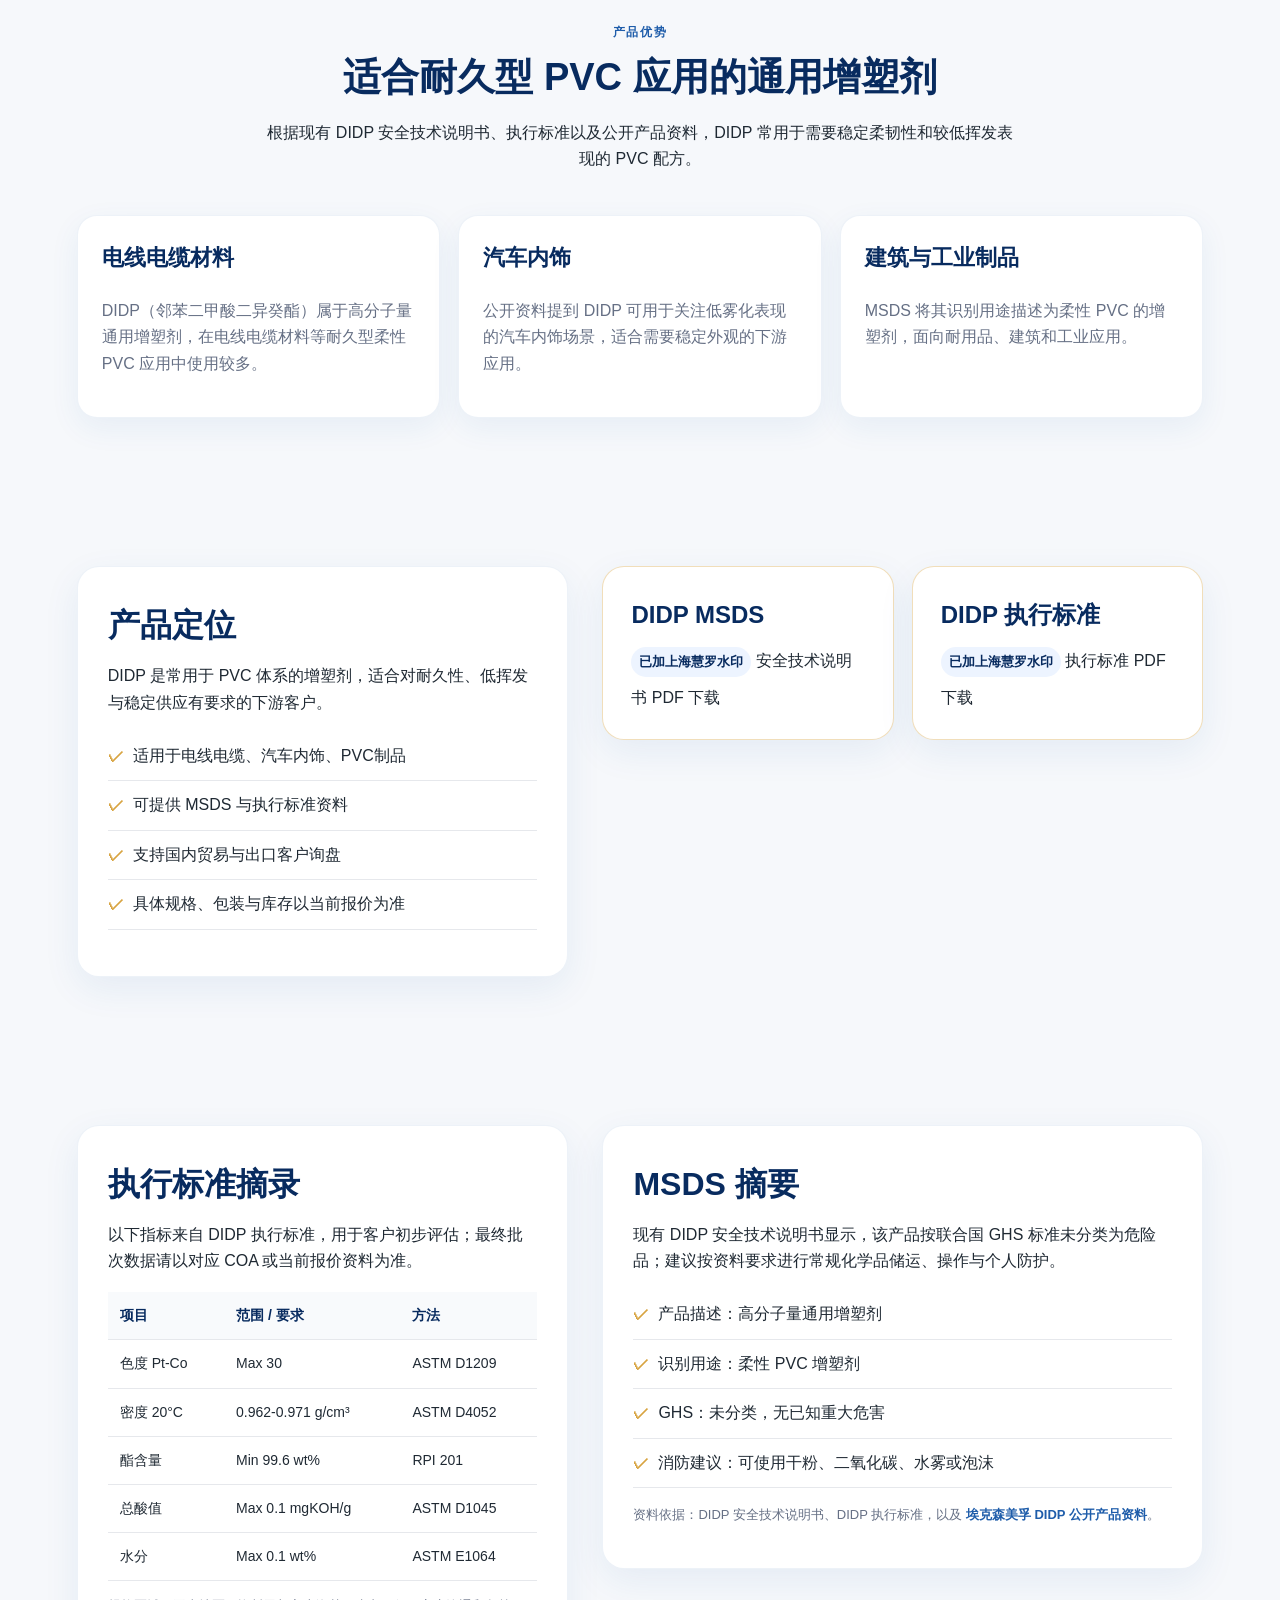
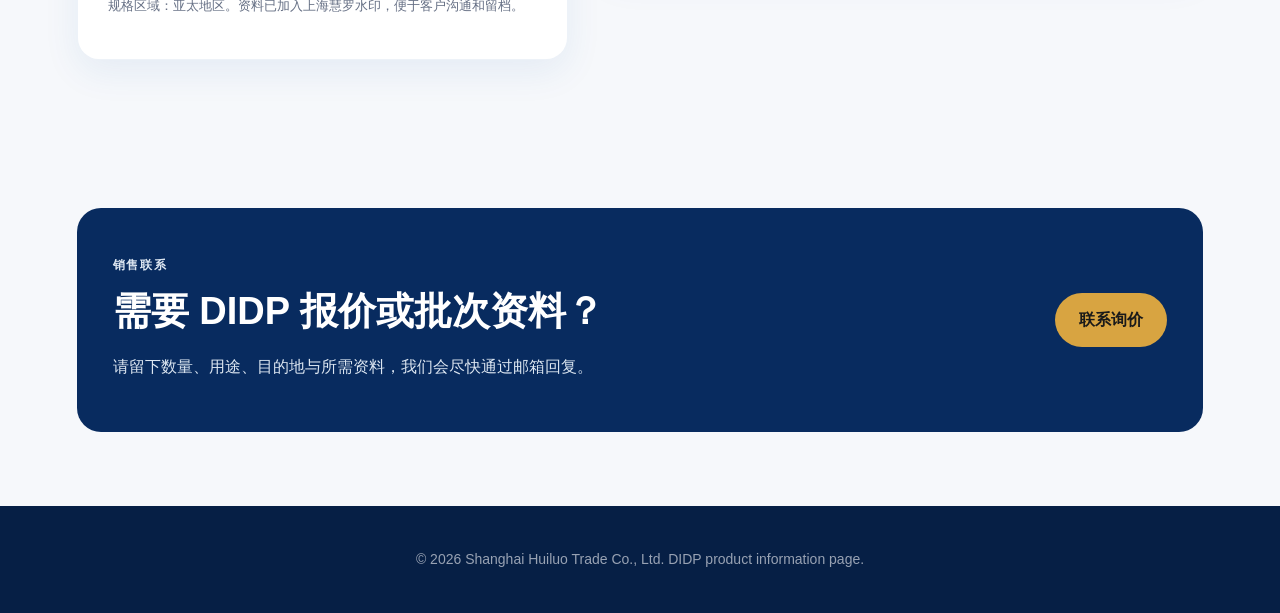
==== commit 78b6f51c: "Add DIDP sample image and product gallery" ====
--- a/didp.html
+++ b/didp.html
@@ -8,7 +8,7 @@
   <link rel="icon" href="assets/huiluo-logo.png" type="image/png" />
   <link rel="stylesheet" href="style.css" />
   <style>
-    body{background:#f6f8fb}.didp-page{color:#1f2933}.didp-top{display:flex;align-items:center;justify-content:space-between;gap:22px;padding:18px 6vw;background:white;box-shadow:0 3px 18px rgba(0,0,0,.06)}.didp-brand{display:flex;align-items:center;gap:12px;font-weight:900;color:#082b5f}.didp-brand img{width:48px;height:42px;object-fit:contain}.didp-top-actions{display:flex;align-items:center;gap:14px}.didp-back{color:#082b5f;font-weight:800}.didp-hero{min-height:540px;display:grid;grid-template-columns:1.08fr .92fr;gap:48px;align-items:center;padding:72px 6vw;background:linear-gradient(135deg,#ffffff 0%,#edf4ff 52%,#dfeaff 100%)}.didp-hero h1{font-size:58px;color:#082b5f}.didp-hero h1 span{color:#1f5daa}.didp-hero p{font-size:18px;color:#475467;max-width:720px}.didp-badges{display:flex;gap:12px;flex-wrap:wrap;margin:26px 0}.didp-badges span{padding:9px 12px;border-radius:999px;background:white;border:1px solid rgba(31,93,170,.18);color:#082b5f;font-weight:800;font-size:13px}.didp-actions{display:flex;gap:14px;flex-wrap:wrap}.didp-visual{background:white;border:1px solid rgba(31,93,170,.08);border-radius:24px;padding:34px;box-shadow:0 18px 48px rgba(31,93,170,.12)}.didp-visual strong{display:block;font-size:72px;line-height:1;color:#1f5daa}.didp-visual span{display:block;margin-top:12px;color:#667085;font-weight:800}.didp-visual dl{display:grid;grid-template-columns:1fr 1fr;gap:14px;margin:28px 0 0}.didp-visual dt{font-size:12px;color:#667085;font-weight:800;text-transform:uppercase}.didp-visual dd{margin:2px 0 0;color:#082b5f;font-weight:900}.didp-section{padding:74px 6vw}.didp-grid{display:grid;grid-template-columns:.9fr 1.1fr;gap:34px;align-items:start}.didp-intro{display:grid;grid-template-columns:1.05fr .95fr;gap:36px;align-items:start;background:white}.didp-intro h2{font-size:36px;color:#082b5f}.didp-intro p{color:#475467;font-size:17px;line-height:1.8}.didp-intro-note{background:#f8fafc;border-left:4px solid #1f5daa;padding:22px;border-radius:10px;color:#344054}.didp-panel{background:white;border:1px solid rgba(31,93,170,.08);border-radius:22px;padding:30px;box-shadow:0 12px 36px rgba(31,93,170,.08)}.didp-panel h2{font-size:32px;color:#082b5f}.didp-list{padding:0;list-style:none}.didp-list li{padding:11px 0;border-bottom:1px solid #e6e8ec}.didp-list li:before{content:'✓';margin-right:9px;color:#d8a441;font-weight:900}.didp-docs{display:grid;grid-template-columns:repeat(2,minmax(0,1fr));gap:18px}.didp-doc{background:white;border:1px solid rgba(216,164,65,.36);border-radius:22px;padding:28px;box-shadow:0 12px 36px rgba(31,93,170,.08)}.didp-doc strong{display:block;font-size:24px;color:#082b5f}.didp-doc small{display:inline-flex;margin:12px 0 8px;padding:4px 8px;border-radius:999px;background:#edf4ff;color:#082b5f;font-weight:800}.didp-feature-grid{display:grid;grid-template-columns:repeat(3,1fr);gap:18px}.didp-feature{background:white;border:1px solid rgba(31,93,170,.08);border-radius:20px;padding:24px;box-shadow:0 10px 30px rgba(31,93,170,.07)}.didp-feature h3{color:#082b5f;font-size:22px}.didp-feature p{color:#667085}.didp-spec-table{width:100%;border-collapse:collapse;margin-top:18px;font-size:14px}.didp-spec-table th,.didp-spec-table td{padding:12px;border-bottom:1px solid #e6e8ec;text-align:left}.didp-spec-table th{color:#082b5f;background:#f8fafc}.didp-note{margin-top:14px;color:#667085;font-size:13px}.didp-source{color:#667085;font-size:13px}.didp-source a{color:#1f5daa;font-weight:800}.didp-quote{background:#082b5f;color:white;border-radius:24px;padding:36px;display:grid;grid-template-columns:1fr auto;gap:24px;align-items:center}.didp-quote h2{color:white}.didp-quote p{color:#dce6f1}@media(max-width:860px){.didp-top,.didp-top-actions{align-items:flex-start}.didp-top{flex-direction:column}.didp-hero,.didp-grid,.didp-intro,.didp-quote{grid-template-columns:1fr}.didp-hero h1{font-size:40px}.didp-docs,.didp-feature-grid{grid-template-columns:1fr}.didp-actions .btn,.didp-quote .btn{width:100%;text-align:center}.didp-visual dl{grid-template-columns:1fr}}
+    body{background:#f6f8fb}.didp-page{color:#1f2933}.didp-top{display:flex;align-items:center;justify-content:space-between;gap:22px;padding:18px 6vw;background:white;box-shadow:0 3px 18px rgba(0,0,0,.06)}.didp-brand{display:flex;align-items:center;gap:12px;font-weight:900;color:#082b5f}.didp-brand img{width:48px;height:42px;object-fit:contain}.didp-top-actions{display:flex;align-items:center;gap:14px}.didp-back{color:#082b5f;font-weight:800}.didp-hero{min-height:540px;display:grid;grid-template-columns:1.08fr .92fr;gap:48px;align-items:center;padding:72px 6vw;background:linear-gradient(135deg,#ffffff 0%,#edf4ff 52%,#dfeaff 100%)}.didp-hero h1{font-size:58px;color:#082b5f}.didp-hero h1 span{color:#1f5daa}.didp-hero p{font-size:18px;color:#475467;max-width:720px}.didp-badges{display:flex;gap:12px;flex-wrap:wrap;margin:26px 0}.didp-badges span{padding:9px 12px;border-radius:999px;background:white;border:1px solid rgba(31,93,170,.18);color:#082b5f;font-weight:800;font-size:13px}.didp-actions{display:flex;gap:14px;flex-wrap:wrap}.didp-visual{background:white;border:1px solid rgba(31,93,170,.08);border-radius:24px;padding:34px;box-shadow:0 18px 48px rgba(31,93,170,.12)}.didp-visual strong{display:block;font-size:72px;line-height:1;color:#1f5daa}.didp-visual span{display:block;margin-top:12px;color:#667085;font-weight:800}.didp-visual dl{display:grid;grid-template-columns:1fr 1fr;gap:14px;margin:28px 0 0}.didp-visual dt{font-size:12px;color:#667085;font-weight:800;text-transform:uppercase}.didp-visual dd{margin:2px 0 0;color:#082b5f;font-weight:900}.didp-section{padding:74px 6vw}.didp-grid{display:grid;grid-template-columns:.9fr 1.1fr;gap:34px;align-items:start}.didp-intro{display:grid;grid-template-columns:1.05fr .95fr;gap:36px;align-items:start;background:white}.didp-intro h2{font-size:36px;color:#082b5f}.didp-intro p{color:#475467;font-size:17px;line-height:1.8}.didp-intro-side{display:grid;gap:18px}.didp-sample-card{margin:0;background:#f8fafc;border:1px solid rgba(31,93,170,.08);border-radius:22px;padding:14px;box-shadow:0 14px 38px rgba(31,93,170,.09)}.didp-sample-card img{display:block;width:100%;max-height:520px;object-fit:contain;border-radius:16px;background:white}.didp-sample-card figcaption{padding:12px 4px 2px;color:#082b5f;text-align:center;font-size:14px;font-weight:800}.didp-intro-note{background:#f8fafc;border-left:4px solid #1f5daa;padding:22px;border-radius:10px;color:#344054}.didp-panel{background:white;border:1px solid rgba(31,93,170,.08);border-radius:22px;padding:30px;box-shadow:0 12px 36px rgba(31,93,170,.08)}.didp-panel h2{font-size:32px;color:#082b5f}.didp-list{padding:0;list-style:none}.didp-list li{padding:11px 0;border-bottom:1px solid #e6e8ec}.didp-list li:before{content:'✓';margin-right:9px;color:#d8a441;font-weight:900}.didp-docs{display:grid;grid-template-columns:repeat(2,minmax(0,1fr));gap:18px}.didp-doc{background:white;border:1px solid rgba(216,164,65,.36);border-radius:22px;padding:28px;box-shadow:0 12px 36px rgba(31,93,170,.08)}.didp-doc strong{display:block;font-size:24px;color:#082b5f}.didp-doc small{display:inline-flex;margin:12px 0 8px;padding:4px 8px;border-radius:999px;background:#edf4ff;color:#082b5f;font-weight:800}.didp-feature-grid{display:grid;grid-template-columns:repeat(3,1fr);gap:18px}.didp-feature{background:white;border:1px solid rgba(31,93,170,.08);border-radius:20px;padding:24px;box-shadow:0 10px 30px rgba(31,93,170,.07)}.didp-feature h3{color:#082b5f;font-size:22px}.didp-feature p{color:#667085}.didp-spec-table{width:100%;border-collapse:collapse;margin-top:18px;font-size:14px}.didp-spec-table th,.didp-spec-table td{padding:12px;border-bottom:1px solid #e6e8ec;text-align:left}.didp-spec-table th{color:#082b5f;background:#f8fafc}.didp-note{margin-top:14px;color:#667085;font-size:13px}.didp-source{color:#667085;font-size:13px}.didp-source a{color:#1f5daa;font-weight:800}.didp-quote{background:#082b5f;color:white;border-radius:24px;padding:36px;display:grid;grid-template-columns:1fr auto;gap:24px;align-items:center}.didp-quote h2{color:white}.didp-quote p{color:#dce6f1}@media(max-width:860px){.didp-top,.didp-top-actions{align-items:flex-start}.didp-top{flex-direction:column}.didp-hero,.didp-grid,.didp-intro,.didp-quote{grid-template-columns:1fr}.didp-hero h1{font-size:40px}.didp-docs,.didp-feature-grid{grid-template-columns:1fr}.didp-actions .btn,.didp-quote .btn{width:100%;text-align:center}.didp-visual dl{grid-template-columns:1fr}.didp-sample-card img{max-height:440px}}
   </style>
 </head>
 <body class="didp-page">
@@ -58,9 +58,15 @@
       <p data-i18n="intro_text_1">DIDP（邻苯二甲酸二异癸酯）是常用于柔性 PVC 体系的通用增塑剂，适合需要稳定柔韧性、耐久性和较低挥发表现的下游应用。相比只看单一价格，客户更关心批次稳定、资料齐全、交付及时和长期供应连续性。</p>
       <p data-i18n="intro_text_2">上海慧罗长期服务华东地区化工原料客户，可围绕 DIDP 提供现货与询盘支持，并配套水印版安全技术说明书、执行标准和批次资料沟通。</p>
     </div>
-    <div class="didp-intro-note">
-      <strong data-i18n="intro_note_title">适合先确认用途，再确认资料</strong>
-      <p data-i18n="intro_note_text">如需报价，请提供需求数量、包装形式、用途、目的地，以及是否需要 MSDS、COA、执行标准或其他批次文件。</p>
+    <div class="didp-intro-side">
+      <figure class="didp-sample-card">
+        <img src="assets/products/didp-sample.png" alt="DIDP 样品瓶" />
+        <figcaption data-i18n="didp_sample_caption">DIDP 样品 · 荷兰原产地 · 500g</figcaption>
+      </figure>
+      <div class="didp-intro-note">
+        <strong data-i18n="intro_note_title">适合先确认用途，再确认资料</strong>
+        <p data-i18n="intro_note_text">如需报价，请提供需求数量、包装形式、用途、目的地，以及是否需要 MSDS、COA、执行标准或其他批次文件。</p>
+      </div>
     </div>
   </section>
 
@@ -156,10 +162,10 @@
   <script>
     const translations = {
       zh: {
-        brand:'上海慧罗贸易有限公司', back:'← 返回主站', hero_eyebrow:'DIDP 增塑剂', hero_title:'DIDP <span>高性能增塑剂</span>', hero_text:'DIDP 适用于电线电缆、汽车内饰、PVC制品等场景。上海慧罗可提供稳定供应、MSDS、执行标准与询盘支持。', badge_supply:'稳定供应', badge_spec:'执行标准', hero_quote_btn:'联系询价', hero_docs_btn:'查看资料与规格', download_msds:'下载 DIDP 安全技术说明书', download_spec:'下载执行标准', visual_text:'增塑剂 · PVC · 电线电缆料', visual_form:'形态', visual_form_value:'液体增塑剂', visual_density:'密度', visual_region:'原产地', visual_region_value:'荷兰', intro_eyebrow:'产品介绍', intro_title:'面向耐久型 PVC 应用的 DIDP 供应', intro_text_1:'DIDP（邻苯二甲酸二异癸酯）是常用于柔性 PVC 体系的通用增塑剂，适合需要稳定柔韧性、耐久性和较低挥发表现的下游应用。相比只看单一价格，客户更关心批次稳定、资料齐全、交付及时和长期供应连续性。', intro_text_2:'上海慧罗长期服务华东地区化工原料客户，可围绕 DIDP 提供现货与询盘支持，并配套水印版安全技术说明书、执行标准和批次资料沟通。', intro_note_title:'适合先确认用途，再确认资料', intro_note_text:'如需报价，请提供需求数量、包装形式、用途、目的地，以及是否需要 MSDS、COA、执行标准或其他批次文件。', position_title:'产品定位', position_text:'DIDP 是常用于 PVC 体系的增塑剂，适合对耐久性、低挥发与稳定供应有要求的下游客户。', point_1:'适用于电线电缆、汽车内饰、PVC制品', point_2:'可提供 MSDS 与执行标准资料', point_3:'支持国内贸易与出口客户询盘', point_4:'具体规格、包装与库存以当前报价为准', watermark:'已加上海慧罗水印', msds_text:'安全技术说明书 PDF 下载', spec_title:'DIDP 执行标准', spec_text:'执行标准 PDF 下载', features_eyebrow:'产品优势', features_title:'适合耐久型 PVC 应用的通用增塑剂', features_text:'根据现有 DIDP 安全技术说明书、执行标准以及公开产品资料，DIDP 常用于需要稳定柔韧性、耐久性和较低挥发表现的 PVC 配方。', feature_1_title:'电线电缆材料', feature_1_text:'DIDP（邻苯二甲酸二异癸酯）属于高分子量通用增塑剂，在电线电缆材料等耐久型柔性 PVC 应用中使用较多。', feature_2_title:'汽车内饰', feature_2_text:'公开资料提到 DIDP 可用于关注低雾化表现的汽车内饰场景，适合需要稳定外观的下游应用。', feature_3_title:'建筑与工业制品', feature_3_text:'MSDS 将其识别用途描述为柔性 PVC 的增塑剂，面向耐用品、建筑和工业应用。', specs_title:'执行标准摘录', specs_text:'以下指标来自 DIDP 执行标准，用于客户初步评估；最终批次数据请以对应 COA 或当前报价资料为准。', spec_col_item:'项目', spec_col_range:'范围 / 要求', spec_col_method:'方法', spec_color:'色度 Pt-Co', spec_density:'密度 20°C', spec_ester:'酯含量', spec_acid:'总酸值', spec_water:'水分', spec_note:'规格区域：亚太地区。资料已加入上海慧罗水印，便于客户沟通和留档。', safety_title:'MSDS 摘要', safety_text:'现有 DIDP 安全技术说明书显示，该产品按联合国 GHS 标准未分类为危险品；建议按资料要求进行常规化学品储运、操作与个人防护。', safety_1:'产品描述：高分子量通用增塑剂', safety_2:'识别用途：柔性 PVC 增塑剂', safety_3:'GHS：未分类，无已知重大危害', safety_4:'消防建议：可使用干粉、二氧化碳、水雾或泡沫', source_text:'资料依据：DIDP 安全技术说明书、DIDP 执行标准，以及 <a href="https://www.exxonmobilchemical.com/en/products/plasticizers/didp-plasticizers" target="_blank" rel="noopener">埃克森美孚 DIDP 公开产品资料</a>。', quote_eyebrow:'销售联系', quote_title:'需要 DIDP 报价或批次资料？', quote_text:'请留下数量、用途、目的地与所需资料，我们会尽快通过邮箱回复。', quote_btn:'联系询价'
+        brand:'上海慧罗贸易有限公司', back:'← 返回主站', hero_eyebrow:'DIDP 增塑剂', hero_title:'DIDP <span>高性能增塑剂</span>', hero_text:'DIDP 适用于电线电缆、汽车内饰、PVC制品等场景。上海慧罗可提供稳定供应、MSDS、执行标准与询盘支持。', badge_supply:'稳定供应', badge_spec:'执行标准', hero_quote_btn:'联系询价', hero_docs_btn:'查看资料与规格', download_msds:'下载 DIDP 安全技术说明书', download_spec:'下载执行标准', visual_text:'增塑剂 · PVC · 电线电缆料', visual_form:'形态', visual_form_value:'液体增塑剂', visual_density:'密度', visual_region:'原产地', visual_region_value:'荷兰', intro_eyebrow:'产品介绍', intro_title:'面向耐久型 PVC 应用的 DIDP 供应', intro_text_1:'DIDP（邻苯二甲酸二异癸酯）是常用于柔性 PVC 体系的通用增塑剂，适合需要稳定柔韧性、耐久性和较低挥发表现的下游应用。相比只看单一价格，客户更关心批次稳定、资料齐全、交付及时和长期供应连续性。', intro_text_2:'上海慧罗长期服务华东地区化工原料客户，可围绕 DIDP 提供现货与询盘支持，并配套水印版安全技术说明书、执行标准和批次资料沟通。', didp_sample_caption:'DIDP 样品 · 荷兰原产地 · 500g', intro_note_title:'适合先确认用途，再确认资料', intro_note_text:'如需报价，请提供需求数量、包装形式、用途、目的地，以及是否需要 MSDS、COA、执行标准或其他批次文件。', position_title:'产品定位', position_text:'DIDP 是常用于 PVC 体系的增塑剂，适合对耐久性、低挥发与稳定供应有要求的下游客户。', point_1:'适用于电线电缆、汽车内饰、PVC制品', point_2:'可提供 MSDS 与执行标准资料', point_3:'支持国内贸易与出口客户询盘', point_4:'具体规格、包装与库存以当前报价为准', watermark:'已加上海慧罗水印', msds_text:'安全技术说明书 PDF 下载', spec_title:'DIDP 执行标准', spec_text:'执行标准 PDF 下载', features_eyebrow:'产品优势', features_title:'适合耐久型 PVC 应用的通用增塑剂', features_text:'根据现有 DIDP 安全技术说明书、执行标准以及公开产品资料，DIDP 常用于需要稳定柔韧性和较低挥发表现的 PVC 配方。', feature_1_title:'电线电缆材料', feature_1_text:'DIDP（邻苯二甲酸二异癸酯）属于高分子量通用增塑剂，在电线电缆材料等耐久型柔性 PVC 应用中使用较多。', feature_2_title:'汽车内饰', feature_2_text:'公开资料提到 DIDP 可用于关注低雾化表现的汽车内饰场景，适合需要稳定外观的下游应用。', feature_3_title:'建筑与工业制品', feature_3_text:'MSDS 将其识别用途描述为柔性 PVC 的增塑剂，面向耐用品、建筑和工业应用。', specs_title:'执行标准摘录', specs_text:'以下指标来自 DIDP 执行标准，用于客户初步评估；最终批次数据请以对应 COA 或当前报价资料为准。', spec_col_item:'项目', spec_col_range:'范围 / 要求', spec_col_method:'方法', spec_color:'色度 Pt-Co', spec_density:'密度 20°C', spec_ester:'酯含量', spec_acid:'总酸值', spec_water:'水分', spec_note:'规格区域：亚太地区。资料已加入上海慧罗水印，便于客户沟通和留档。', safety_title:'MSDS 摘要', safety_text:'现有 DIDP 安全技术说明书显示，该产品按联合国 GHS 标准未分类为危险品；建议按资料要求进行常规化学品储运、操作与个人防护。', safety_1:'产品描述：高分子量通用增塑剂', safety_2:'识别用途：柔性 PVC 增塑剂', safety_3:'GHS：未分类，无已知重大危害', safety_4:'消防建议：可使用干粉、二氧化碳、水雾或泡沫', source_text:'资料依据：DIDP 安全技术说明书、DIDP 执行标准，以及 <a href="https://www.exxonmobilchemical.com/en/products/plasticizers/didp-plasticizers" target="_blank" rel="noopener">埃克森美孚 DIDP 公开产品资料</a>。', quote_eyebrow:'销售联系', quote_title:'需要 DIDP 报价或批次资料？', quote_text:'请留下数量、用途、目的地与所需资料，我们会尽快通过邮箱回复。', quote_btn:'联系询价'
       },
       en: {
-        brand:'Shanghai Huiluo Trade Co., Ltd.', back:'← Back to Main Site', hero_eyebrow:'DIDP Plasticizer', hero_title:'DIDP <span>High-Performance Plasticizer</span>', hero_text:'DIDP is used for cable compounds, automotive interiors, PVC products and related applications. Shanghai Huiluo provides stable supply, MSDS, sales specification and inquiry support.', badge_supply:'Stable Supply', badge_spec:'Sales Specification', hero_quote_btn:'Contact Sales', hero_docs_btn:'View Documents & Specs', download_msds:'Download DIDP MSDS', download_spec:'Download Sales Specification', visual_text:'Plasticizer / PVC / Cable Compounds', visual_form:'Form', visual_form_value:'Liquid plasticizer', visual_density:'Density', visual_region:'Origin', visual_region_value:'Netherlands', intro_eyebrow:'Product Overview', intro_title:'DIDP supply for durable PVC applications', intro_text_1:'DIDP (diisodecyl phthalate) is a general-purpose plasticizer used in flexible PVC systems where stable flexibility, durability and lower volatility performance are important. Beyond price, downstream customers usually care about batch stability, complete documents, timely delivery and continuous long-term supply.', intro_text_2:'Shanghai Huiluo serves chemical raw material customers in East China and can support DIDP spot supply and inquiries, with watermarked MSDS, sales specification and batch document communication available when needed.', intro_note_title:'Confirm application first, then documents', intro_note_text:'For quotation, please provide quantity, packaging preference, application, destination, and whether MSDS, COA, sales specification or other batch documents are required.', position_title:'Product Positioning', position_text:'DIDP is a plasticizer used in PVC systems for downstream customers who need durability, lower volatility and stable supply.', point_1:'For cable compounds, automotive interiors and PVC products', point_2:'MSDS and sales specification documents available', point_3:'Domestic trade and export inquiry support', point_4:'Final specifications, packaging and inventory are subject to quotation', watermark:'Shanghai Huiluo watermarked', msds_text:'Safety Data Sheet PDF Download', spec_title:'DIDP Sales Specification', spec_text:'Sales Specification PDF Download', features_eyebrow:'Why DIDP', features_title:'General-purpose plasticizer for durable PVC applications', features_text:'Based on the available DIDP MSDS, sales specification and public product information, DIDP is commonly positioned for PVC formulations that need stable flexibility, durability and lower volatility performance.', feature_1_title:'Wire & Cable Compounds', feature_1_text:'DIDP (diisodecyl phthalate) is a high-molecular-weight general-purpose plasticizer used in durable flexible PVC applications such as wire and cable compounds.', feature_2_title:'Automotive Interior', feature_2_text:'Public product information references DIDP for applications requiring low fogging performance, including automotive interior materials.', feature_3_title:'Construction & Industrial Goods', feature_3_text:'The MSDS identifies DIDP as a plasticizer for flexible PVC used in durable goods, construction and industrial applications.', specs_title:'Sales Specification Highlights', specs_text:'The following values are taken from the DIDP Sales Specification for preliminary review. Final batch data should follow the relevant COA or current quotation documents.', spec_col_item:'Item', spec_col_range:'Range / Requirement', spec_col_method:'Method', spec_color:'Color, Pt-Co', spec_density:'Density, 20°C', spec_ester:'Ester Content', spec_acid:'Total Acid Number', spec_water:'Water Content', spec_note:'Specification region: Asia Pacific. Documents include a Shanghai Huiluo watermark for customer communication and record keeping.', safety_title:'MSDS Summary', safety_text:'The available DIDP MSDS states that the product is not classified as hazardous under UN GHS criteria. Standard chemical handling, storage and PPE practices should follow the document.', safety_1:'Product description: high molecular weight general purpose plasticizer', safety_2:'Identified use: plasticizer for flexible PVC', safety_3:'GHS: not classified, no known significant hazards', safety_4:'Fire-fighting media: dry chemical, CO2, water spray or foam', source_text:'Sources: DIDP MSDS, DIDP Sales Specification, and <a href="https://www.exxonmobilchemical.com/en/products/plasticizers/didp-plasticizers" target="_blank" rel="noopener">ExxonMobil DIDP product information</a>.', quote_eyebrow:'Contact Sales', quote_title:'Need DIDP quotation or batch documents?', quote_text:'Please leave quantity, application, destination and required documents. We will reply by email as soon as possible.', quote_btn:'Contact Sales'
+        brand:'Shanghai Huiluo Trade Co., Ltd.', back:'← Back to Main Site', hero_eyebrow:'DIDP Plasticizer', hero_title:'DIDP <span>High-Performance Plasticizer</span>', hero_text:'DIDP is used for cable compounds, automotive interiors, PVC products and related applications. Shanghai Huiluo provides stable supply, MSDS, sales specification and inquiry support.', badge_supply:'Stable Supply', badge_spec:'Sales Specification', hero_quote_btn:'Contact Sales', hero_docs_btn:'View Documents & Specs', download_msds:'Download DIDP MSDS', download_spec:'Download Sales Specification', visual_text:'Plasticizer / PVC / Cable Compounds', visual_form:'Form', visual_form_value:'Liquid plasticizer', visual_density:'Density', visual_region:'Origin', visual_region_value:'Netherlands', intro_eyebrow:'Product Overview', intro_title:'DIDP supply for durable PVC applications', intro_text_1:'DIDP (diisodecyl phthalate) is a general-purpose plasticizer used in flexible PVC systems where stable flexibility, durability and lower volatility performance are important. Beyond price, downstream customers usually care about batch stability, complete documents, timely delivery and continuous long-term supply.', intro_text_2:'Shanghai Huiluo serves chemical raw material customers in East China and can support DIDP spot supply and inquiries, with watermarked MSDS, sales specification and batch document communication available when needed.', didp_sample_caption:'DIDP sample / Netherlands origin / 500g', intro_note_title:'Confirm application first, then documents', intro_note_text:'For quotation, please provide quantity, packaging preference, application, destination, and whether MSDS, COA, sales specification or other batch documents are required.', position_title:'Product Positioning', position_text:'DIDP is a plasticizer used in PVC systems for downstream customers who need durability, lower volatility and stable supply.', point_1:'For cable compounds, automotive interiors and PVC products', point_2:'MSDS and sales specification documents available', point_3:'Domestic trade and export inquiry support', point_4:'Final specifications, packaging and inventory are subject to quotation', watermark:'Shanghai Huiluo watermarked', msds_text:'Safety Data Sheet PDF Download', spec_title:'DIDP Sales Specification', spec_text:'Sales Specification PDF Download', features_eyebrow:'Why DIDP', features_title:'General-purpose plasticizer for durable PVC applications', features_text:'Based on the available DIDP MSDS, sales specification and public product information, DIDP is commonly positioned for PVC formulations that need stable flexibility, durability and lower volatility performance.', feature_1_title:'Wire & Cable Compounds', feature_1_text:'DIDP (diisodecyl phthalate) is a high-molecular-weight general-purpose plasticizer used in durable flexible PVC applications such as wire and cable compounds.', feature_2_title:'Automotive Interior', feature_2_text:'Public product information references DIDP for applications requiring low fogging performance, including automotive interior materials.', feature_3_title:'Construction & Industrial Goods', feature_3_text:'The MSDS identifies DIDP as a plasticizer for flexible PVC used in durable goods, construction and industrial applications.', specs_title:'Sales Specification Highlights', specs_text:'The following values are taken from the DIDP Sales Specification for preliminary review. Final batch data should follow the relevant COA or current quotation documents.', spec_col_item:'Item', spec_col_range:'Range / Requirement', spec_col_method:'Method', spec_color:'Color, Pt-Co', spec_density:'Density, 20°C', spec_ester:'Ester Content', spec_acid:'Total Acid Number', spec_water:'Water Content', spec_note:'Specification region: Asia Pacific. Documents include a Shanghai Huiluo watermark for customer communication and record keeping.', safety_title:'MSDS Summary', safety_text:'The available DIDP MSDS states that the product is not classified as hazardous under UN GHS criteria. Standard chemical handling, storage and PPE practices should follow the document.', safety_1:'Product description: high molecular weight general purpose plasticizer', safety_2:'Identified use: plasticizer for flexible PVC', safety_3:'GHS: not classified, no known significant hazards', safety_4:'Fire-fighting media: dry chemical, CO2, water spray or foam', source_text:'Sources: DIDP MSDS, DIDP Sales Specification, and <a href="https://www.exxonmobilchemical.com/en/products/plasticizers/didp-plasticizers" target="_blank" rel="noopener">ExxonMobil DIDP product information</a>.', quote_eyebrow:'Contact Sales', quote_title:'Need DIDP quotation or batch documents?', quote_text:'Please leave quantity, application, destination and required documents. We will reply by email as soon as possible.', quote_btn:'Contact Sales'
       }
     };
 
--- a/style.css
+++ b/style.css
@@ -50,6 +50,23 @@
 .profile-list{padding:0;margin:24px 0 0;list-style:none}.profile-list li{padding:12px 0;border-bottom:1px solid #e5e7eb;color:var(--muted)}.profile-list li:before{content:'✓';color:var(--gold);font-weight:900;margin-right:10px}.profile-side{display:grid;gap:18px}.profile-image-card{display:block;background:white;border:1px solid rgba(31,93,170,.08);border-radius:22px;padding:14px;box-shadow:0 12px 36px rgba(31,93,170,.08);transition:.25s}.profile-image-card:hover{transform:translateY(-4px);box-shadow:0 16px 42px rgba(31,93,170,.13)}.profile-image-card img{width:100%;max-height:460px;object-fit:contain;display:block;background:#fff;border-radius:14px}.profile-image-card span{display:block;padding:12px 4px 2px;color:var(--blue);font-weight:800;text-align:center;font-size:14px}
 .profile-image-note{margin:0;color:var(--muted);font-size:13px;line-height:1.55;text-align:center}.main-product-grid{margin-bottom:34px}.product-badge{display:inline-flex;width:max-content;margin-bottom:12px;padding:5px 9px;border-radius:999px;background:rgba(31,93,170,.08);color:var(--blue);font-size:12px;font-weight:800}.secondary-products{margin-top:32px;padding-top:32px;border-top:1px solid #dbe1e8}.secondary-products-title{max-width:760px;margin:0 auto 24px;text-align:center}.secondary-products-title h3{font-size:30px;color:var(--blue);margin-bottom:8px}.secondary-products-title p{color:var(--muted)}.secondary-product-grid article{box-shadow:0 8px 24px rgba(31,93,170,.06);opacity:.92}.secondary-product-grid h3{font-size:23px}.doc-card small{display:inline-flex;align-self:center;margin-top:10px;padding:4px 8px;border-radius:999px;background:#edf4ff;color:var(--blue);font-size:12px;font-weight:800}.form-note{margin:0;color:#667085!important;font-size:13px;text-align:center}
 
+/* Unified product gallery */
+.product-gallery{grid-template-columns:repeat(4,minmax(0,1fr));align-items:stretch}
+.product-card{display:flex;flex-direction:column;min-height:100%;overflow:hidden}
+.product-card-media{width:100%;aspect-ratio:4/3;margin:0 0 18px;border-radius:16px;overflow:hidden;background:#eef2f6;border:1px solid rgba(31,93,170,.08)}
+.product-card-media img{width:100%;height:100%;object-fit:cover;display:block}
+.product-card-media figcaption{position:absolute;left:12px;right:12px;bottom:12px;padding:7px 10px;border-radius:999px;background:rgba(255,255,255,.9);color:#082b5f;font-size:12px;font-weight:800;text-align:center;box-shadow:0 8px 22px rgba(8,43,95,.12)}
+figure.product-card-media{position:relative}
+.product-card-featured{border:1px solid rgba(31,93,170,.18)}
+.product-image-placeholder{display:grid;place-items:center;text-align:center;background:linear-gradient(135deg,#edf4ff,#ffffff)}
+.product-image-placeholder span{display:block;color:#082b5f;font-size:28px;font-weight:900;line-height:1.1}
+.product-image-placeholder small{display:block;margin-top:6px;color:#667085;font-size:12px;font-weight:800}
+.gl300-placeholder{background:linear-gradient(135deg,#fff3f6,#fffaf0)}
+.gl300-placeholder span{color:#8a1538}
+.product-card-actions{margin-top:auto;display:grid;gap:6px}
+@media(max-width:1120px){.product-gallery{grid-template-columns:repeat(3,minmax(0,1fr))}}
+@media(max-width:760px){.product-gallery{grid-template-columns:1fr}.product-card-media{aspect-ratio:16/10}.product-card-featured .product-card-media{aspect-ratio:4/3}}
+
 @media(max-width:860px){.profile-image-card img{max-height:380px}.secondary-products{margin-top:22px;padding-top:24px}.secondary-products-title h3{font-size:26px}.form-note{text-align:left}}
 
 /* Restrained brand color refinements */
